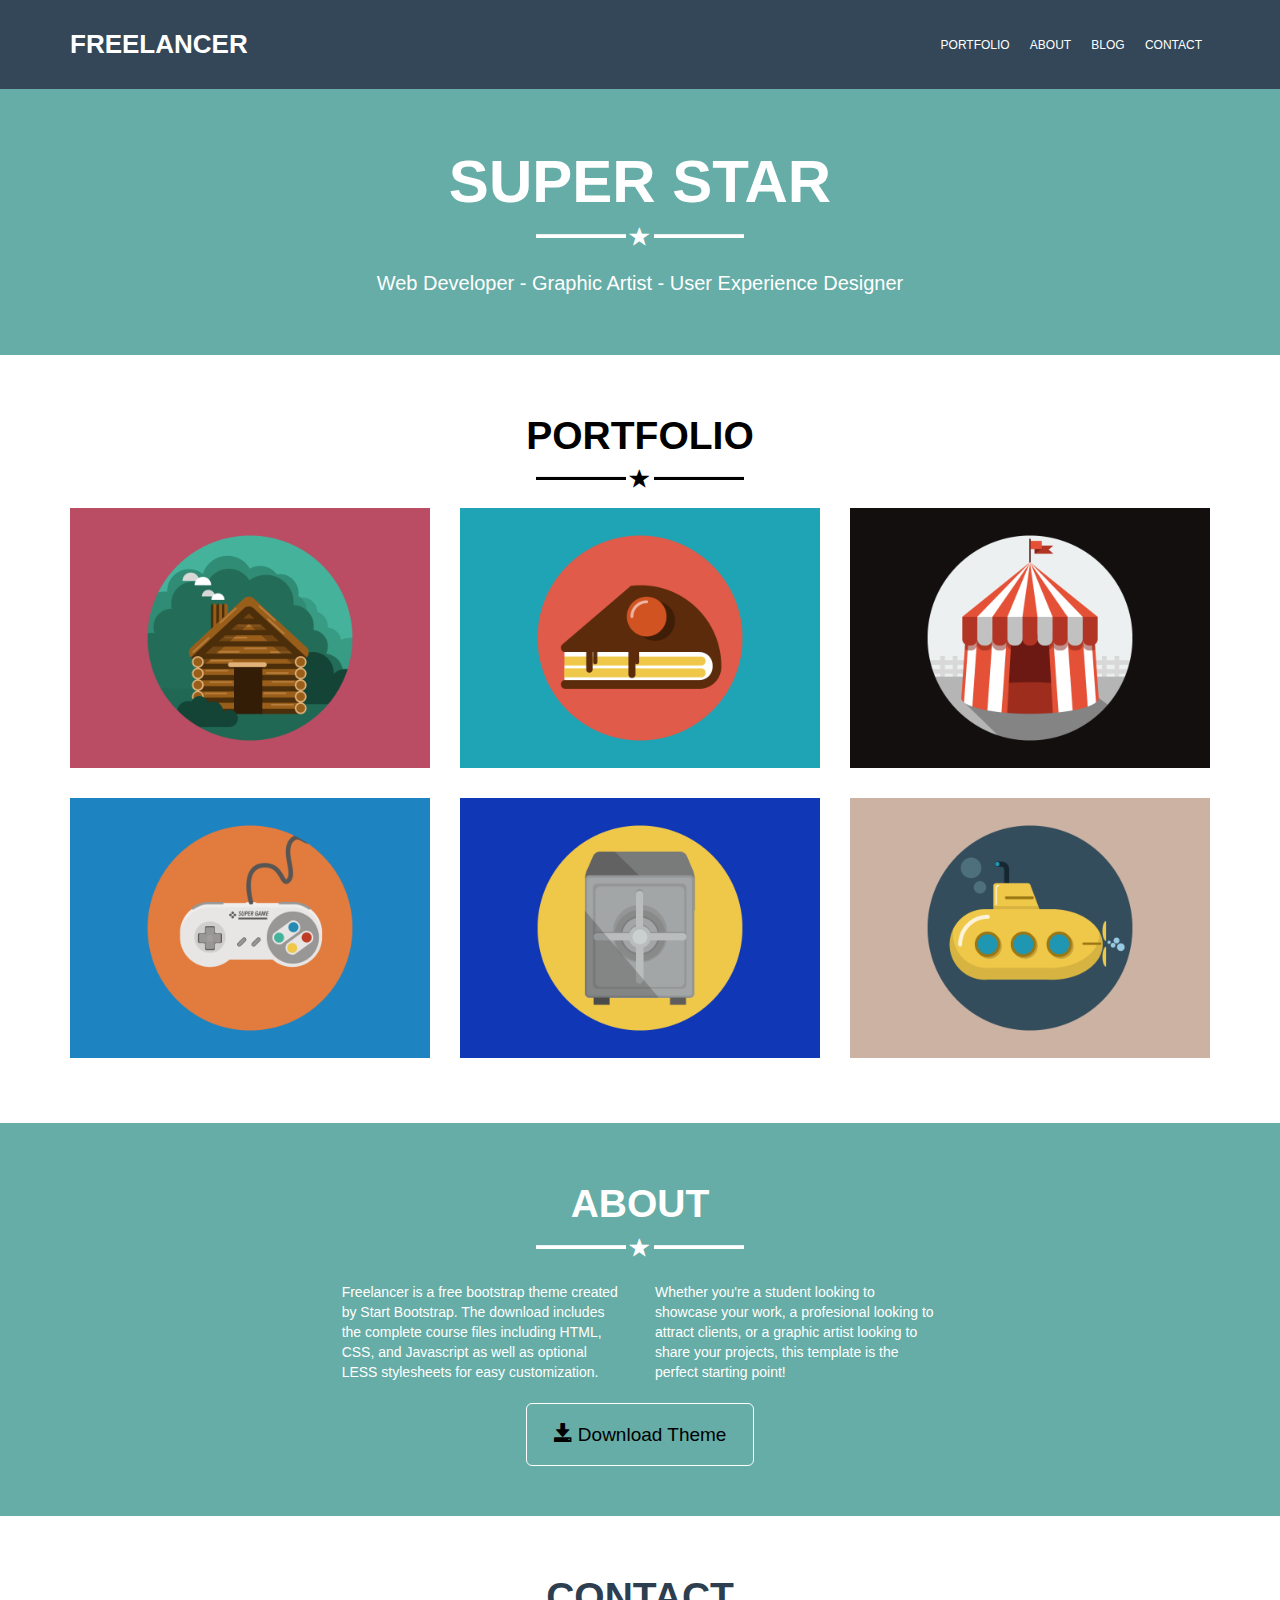
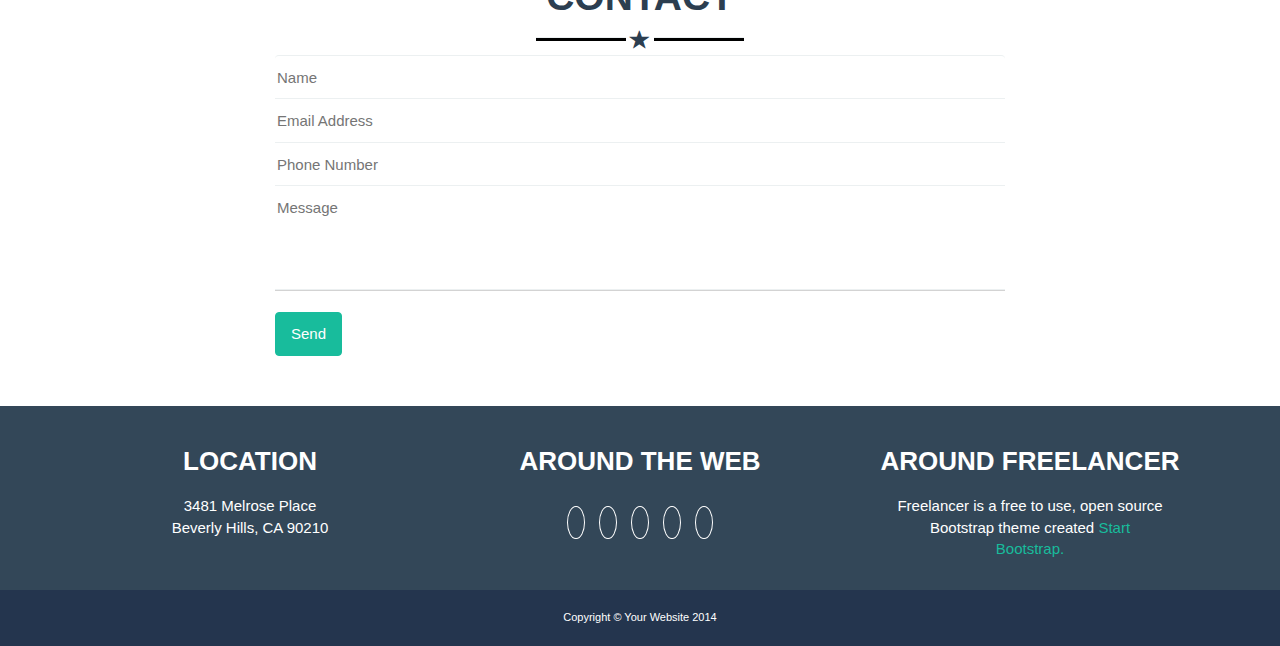
==== index.html @ 7f21db8e "Initial commit" ====
<!DOCTYPE html>
<html lang="en">
<head>
    <meta charset="utf-8">
    <meta http-equiv="X-UA-Compatible" content="IE=edge">
    <meta name="viewport" content="width=device-width, initial-scale=1">
    <meta name="description" content="">
    <meta name="author" content="">

    <title>Freelancer Super Star Theme</title>

    <link href="css/bootstrap.css" rel="stylesheet">
    <link href="css/freelancer.css" rel="stylesheet">

    <link href="font-awesome/css/font-awesome.min.css" rel="stylesheet" type="text/css">
    <link href="http://fonts.googleapis.com/css?family=Montserrat:400,700" rel="stylesheet" type="text/css">


    <!-- HTML5 Shim and Respond.js IE8 support of HTML5 elements and media queries -->
    <!-- WARNING: Respond.js doesn't work if you view the page via file:// -->
    <!--[if lt IE 9]>
        <script src="https://oss.maxcdn.com/libs/html5shiv/3.7.0/html5shiv.js"></script>
        <script src="https://oss.maxcdn.com/libs/respond.js/1.4.2/respond.min.js"></script>
    <![endif]-->

</head>

<body>
  <!-- header -->
  <div class="header">
    <div class="container">
      <h3 class="logo pull-left"><a href="index.html">FREELANCER</a></h3>
      <!-- menu -->
      <div class="pull-right">
        <ul class="menu">
          <li><a href="#portfolio">PORTFOLIO</a></li>
          <li><a href="about.html">ABOUT</a></li>
          <li><a href="blog.html">BLOG</a></li>
          <li><a href="#contact">CONTACT</a></li>
        </ul>
      </div><!--end menu-->
    </div>
  </div><!-- end header -->

  <!--banner-->
  <div class="banner text-center">
    <h1>SUPER STAR</h1>
    <div class="icon">
        <hr>
        <span class="glyphicon glyphicon-star" aria-hidden="true"></span>
        <hr>
    </div>
    <h3>Web Developer - Graphic Artist - User Experience Designer</h3>
  </div>

  <!-- portfolio -->
  <div id="portfolio">
    <div class="container">
      <h1  class="text-center">PORTFOLIO</h1>
      <div class="icon text-center">
          <hr>
          <span class="glyphicon glyphicon-star" aria-hidden="true"></span>
          <hr>
      </div>
    <div class="row">
      <div class="col-md-4"><img src="img/portfolio/cabin.png" alt=""></div>
      <div class="col-md-4"><img src="img/portfolio/cake.png" alt=""></div>
      <div class="col-md-4"><img src="img/portfolio/circus.png" alt=""></div>
    </div>
    <div class="row">
      <div class="col-md-4"><img src="img/portfolio/game.png" alt=""></div>
      <div class="col-md-4"><img src="img/portfolio/safe.png" alt=""></div>
      <div class="col-md-4"><img src="img/portfolio/submarine.png" alt=""></div>
    </div>
    </div>
  </div><!-- end portfolio -->

  <!-- about -->
  <div class="about text-center">
    <div class="container">
      <h1>ABOUT</h1>
      <div class="icon">
          <hr>
          <span class="glyphicon glyphicon-star" aria-hidden="true"></span>
          <hr>
      </div>
      <div class="row">
        <div class="col-md-4 col-md-offset-2">
          <p>Freelancer is a free bootstrap theme created by Start Bootstrap.
            The download includes the complete course files including HTML, CSS, and
            Javascript as well as optional LESS stylesheets for easy customization.
          </p>
        </div>
        <div class="col-md-4">
          <p>Whether you're a student looking to showcase your work, a profesional looking
            to attract clients, or a graphic artist looking to share your projects, this template
            is the perfect starting point!
          </p>
        </div>
      </div><!--end row -->
          </a href="http://getbootstrap.com/getting-started/">
            <button type="button" class="btn btn-default btn-lg"><span class="glyphicon glyphicon-save" aria-hidden="true"></span> Download Theme</button>
          </a>
    </div>
  </div><!-- end about -->

  <!-- contact -->
  <div id="contact" class="text-center">
    <div class="container">
      <h1>CONTACT</h1>
      <div class="icon">
          <hr>
          <span class="glyphicon glyphicon-star" aria-hidden="true"></span>
          <hr>
      </div>
      <div class="col-md-8 col-md-offset-2 text-left">
        <ul class="list-group">
          <li class="list-group-item">
              <input type="text" placeholder="Name" aria-describedby="basic-addon1">
          </li>
          <li class="list-group-item">
            <input type="text" placeholder="Email Address" aria-describedby="basic-addon1">
          </li>
          <li class="list-group-item">
            <input type="text" placeholder="Phone Number" aria-describedby="basic-addon1">
          </li>
          <li class="list-group-item">
            <input type="text" placeholder="Message" aria-describedby="basic-addon1">
          </li>
        </ul>
        <hr style="  border-bottom: 0.2px solid lightgray">
        <button type="button" class="btn btn-success">Send</button>
      </div>

    </div>
  </div><!--end contact-->

  <!-- footer -->
  <div class="footer">
    <div class="social text-center">
      <div class="container">

        <div class="row">
          <div class="col-md-4">
            <h3>LOCATION</h3>
            <p>
              3481 Melrose Place<br> Beverly Hills, CA 90210
            </p>
          </div>

          <div class="col-md-4">
            <h3>AROUND THE WEB</h3>
            <div class="icon">
                <img src="icomoon_5_icons/PNG/facebook.png" alt="">
            </div>
            <div class="icon">
                <img src="icomoon_5_icons/PNG/google-plus.png" alt="">
            </div>
            <div class="icon">
                <img src="icomoon_5_icons/PNG/twitter.png" alt="">
            </div>
            <div class="icon">
                <img src="icomoon_5_icons/PNG/linkedin2.png" alt="">
              </div>
              <div class="icon">
                <img src="icomoon_5_icons/PNG/dribbble.png" alt="">
            </div>
          </div>

          <div class="col-md-4">

            <h3>AROUND FREELANCER</h3>
            <p>
              Freelancer is a free to use, open source<br> Bootstrap theme created <body>
              <a href="http://getbootstrap.com/getting-started/">Start<br> Bootstrap.</a>
            </p>
          </div>
        </div><!--end row-->
      </div>
    </div><!--end social-->
    <div class="copyright text-center">
      Copyright © Your Website 2014
    </div>
  </div><!--end footer-->

    <script src="js/jquery.js"></script>
    <script src="js/bootstrap.min.js"></script>
    <script src="js/freelancer.js"></script>
</body>

</html>
---- css/freelancer.css ----
/*div{outline: 1px solid red;}*/
/* estilos comunes */

body{
  /*font-family: "Montserrat",sans-serif;*/
  font-family: "Lato", sans-serif;
}
img{
  max-width: 100%;
  height: auto !important;
  vertical-align: top;
}
ul li{
  list-style: none;
  display: inline-block;
}
a,a:hover{
  text-decoration: none;
  transition: all .5s;
}
h1,.logo{
  margin-top: 10px;
  font-weight: bold;
}

.banner,#portfolio,.about,#contact{
  padding: 50px 0;
}
/* header */
/*.logo{margin-top: 10px;}*/
.logo>a{color:inherit;}
.header,.social{
  background: rgba(51, 71, 88, 1);
  padding: 20px 0;
}
.header,.banner,.about, .footer{color: white;}
/* menu */
.menu{
  margin-top:10px;
}
.pull-right{margin-top: 3px;}

.menu li{
  padding: 0;
  transition: all .5s;
  font-size: 12px;
}
.menu li>a{
  padding: 12px 8px;
  width: 100%;
  color: white;
}
.menu li>a:hover{
  background: black;
  transform: scale(1.1);
}
/* banner */
.banner, .about{
  background: rgba(25, 132, 122, 0.67);
}
.banner h1{
  font-size: 60px;
}
.banner h3{ font-size: 20px;}
.icon hr{
  width: 80px;
  padding: 0 5px;
  margin-top: 0;
  margin-bottom: 8px;
  display: inline-block;
  border-bottom: 3px solid white;
}
.icon span{
  display: inline-block;
  font-size: 20px;
  padding-top:0;
}
/* portfolio */
#portfolio{
  color: black;
}
#portfolio hr,#contact hr{
  border-bottom: 3px solid black;
}
#portfolio .col-md-4{
  padding: 15px;
}
/* about */
.about {
  margin: 0 auto;
}
.about .row{
  margin: 20px 100px 0;
}
.about p{
  font-size: 14px;
  text-align: left;
}
.about button{
  color: black;
  margin-top: 10px;
  background: none;
  border-color: white;
}
/* contact */
.list-group li{
  border-left:none;
  border-right: none;
  border-bottom: none;
  padding-left: 0;
}
.list-group input{
  border: none;
}
.col-md-8>hr{
  margin-top: 60px;
}
#contact button{
  text-align: left;
  color:white;
  /*padding: 10px 15px;*/
}
/* footer */
.footer h3{
  font-weight: bold;
}

.footer .icon{
  border: 1px solid white;
  border-radius: 100%;
  padding: 2px 8px 8px 8px;
  margin: 20px 5px;
  display: inline-block;
}
.footer p{
  margin-top: 20px;
  font-weight: normal;
}

.footer .icon>img{
  padding: 0;
  vertical-align: middle;

}
.copyright{
  padding: 20px 0;
  font-size: 11px;
  background:rgba(36, 53, 78, 1);
}
/**ABOUT.html**/
.main-content{
  margin: 80px auto;
}
.main-content h4{ font-weight: bold}
.main-content .row{
  margin: 0 80px 50px 80px ;
}
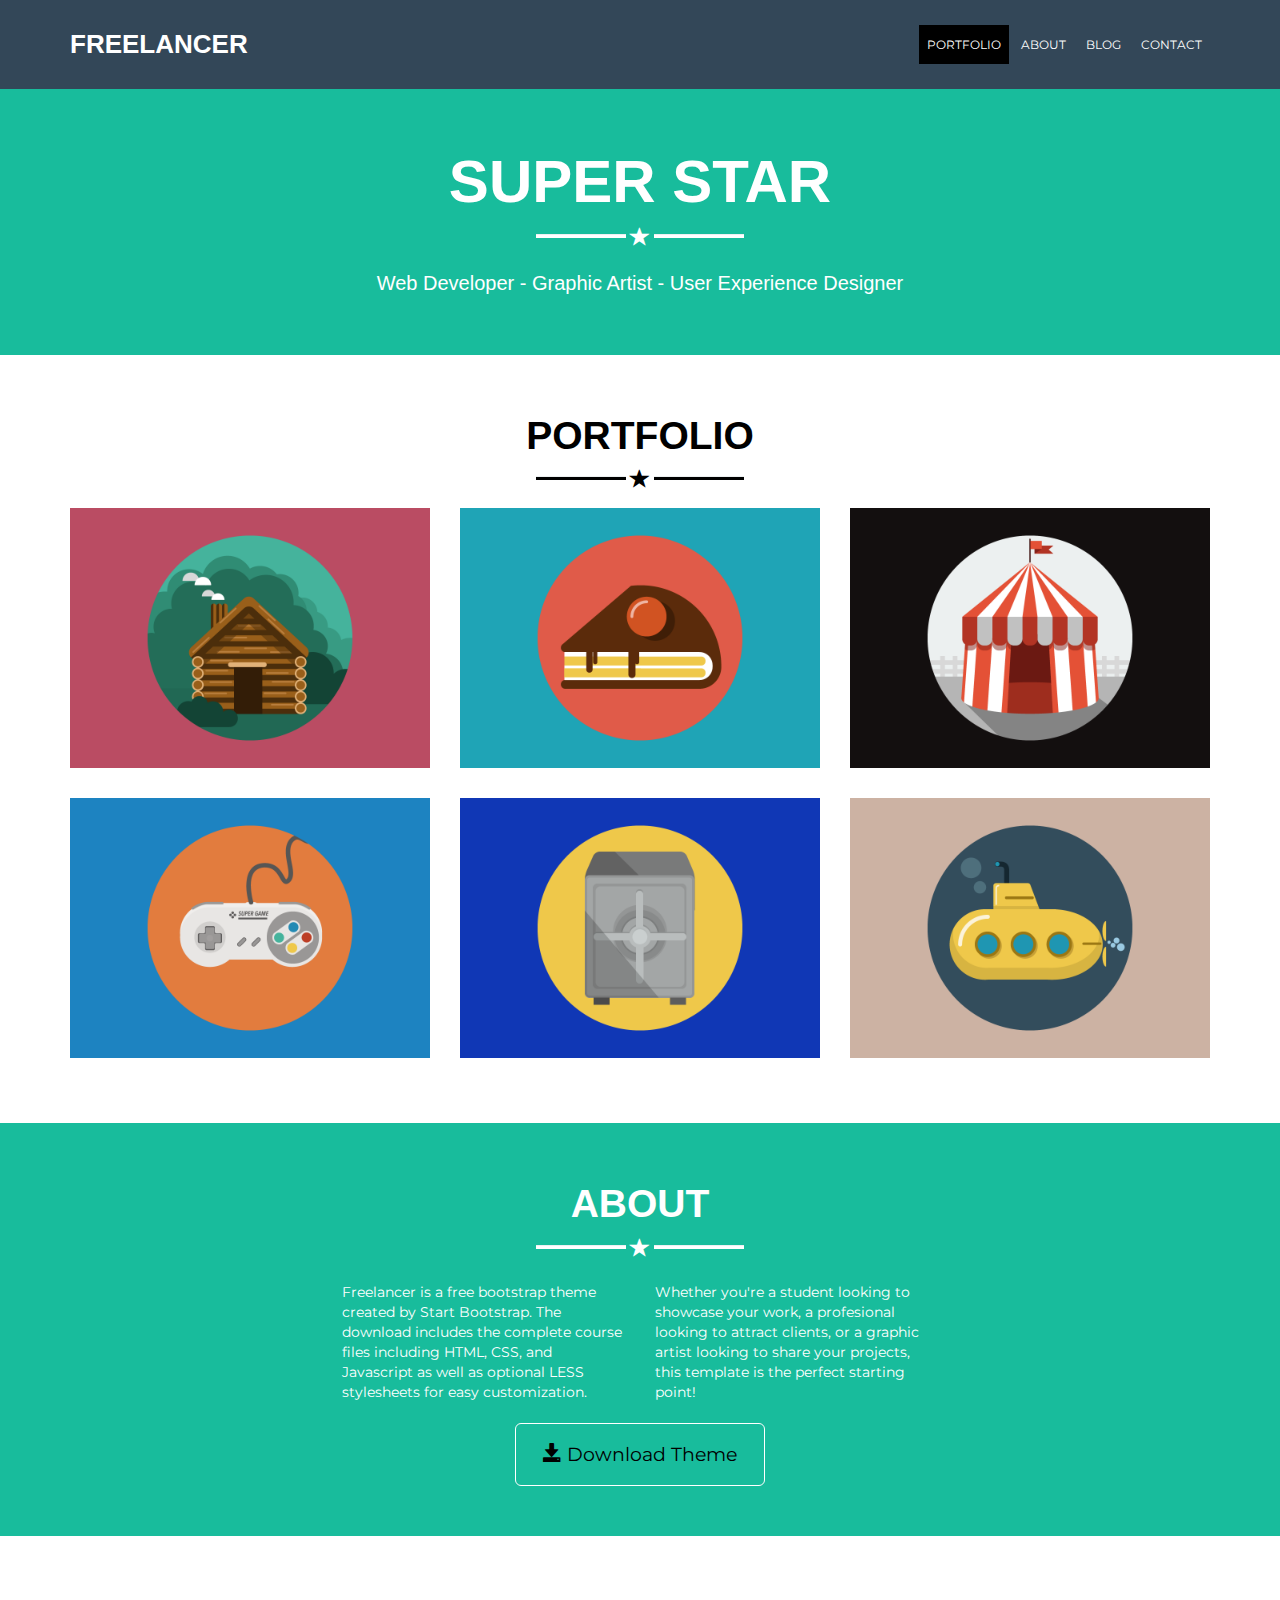
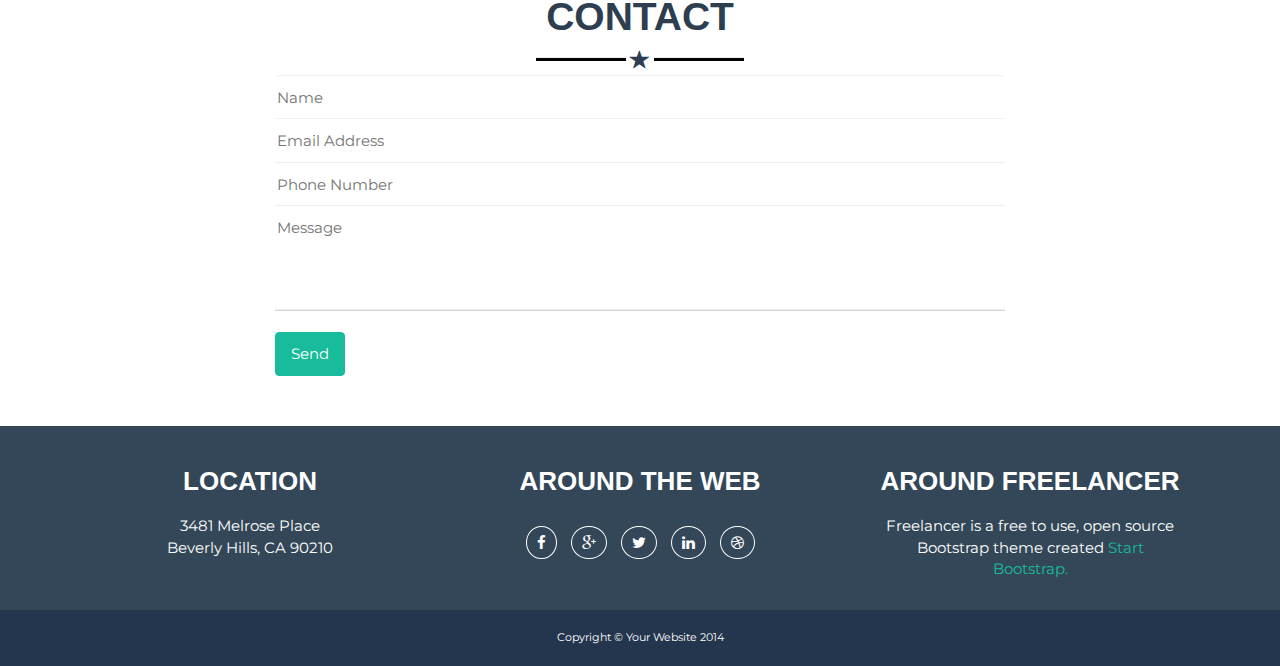
==== commit 15ba13c6: "avance2" ====
--- a/index.html
+++ b/index.html
@@ -31,9 +31,9 @@
     <div class="container">
       <h3 class="logo pull-left"><a href="index.html">FREELANCER</a></h3>
       <!-- menu -->
-      <div class="pull-right">
+      <div class="main-menu pull-right">
         <ul class="menu">
-          <li><a href="#portfolio">PORTFOLIO</a></li>
+          <li><a class="active" href="index.html">PORTFOLIO</a></li>
           <li><a href="about.html">ABOUT</a></li>
           <li><a href="blog.html">BLOG</a></li>
           <li><a href="#contact">CONTACT</a></li>
@@ -50,7 +50,8 @@
         <span class="glyphicon glyphicon-star" aria-hidden="true"></span>
         <hr>
     </div>
-    <h3>Web Developer - Graphic Artist - User Experience Designer</h3>
+    <h3 class="hidden-xs">Web Developer - Graphic Artist - User Experience Designer</h3>
+    <h3 class="visible-xs">Web Developer <br> Graphic Artist <br> User Experience Designer</h3>
   </div>
 
   <!-- portfolio -->
@@ -63,14 +64,26 @@
           <hr>
       </div>
     <div class="row">
-      <div class="col-md-4"><img src="img/portfolio/cabin.png" alt=""></div>
-      <div class="col-md-4"><img src="img/portfolio/cake.png" alt=""></div>
-      <div class="col-md-4"><img src="img/portfolio/circus.png" alt=""></div>
-    </div>
-    <div class="row">
-      <div class="col-md-4"><img src="img/portfolio/game.png" alt=""></div>
-      <div class="col-md-4"><img src="img/portfolio/safe.png" alt=""></div>
-      <div class="col-md-4"><img src="img/portfolio/submarine.png" alt=""></div>
+      <div class="col-md-4 col-sm-6">
+          <img src="img/portfolio/cabin.png" alt="">
+      </div>
+      <div class="col-md-4 col-sm-6">
+          <img src="img/portfolio/cake.png" alt="">
+      </div>
+      <div class="col-md-4 col-sm-6">
+          <img src="img/portfolio/circus.png" alt="">
+      </div>
+    <!--</div>
+    <div class="row">-->
+      <div class="col-md-4 col-sm-6">
+          <img src="img/portfolio/game.png" alt="">
+      </div>
+      <div class="col-md-4 col-sm-6">
+          <img src="img/portfolio/safe.png" alt="">
+      </div>
+      <div class="col-md-4 col-sm-6">
+          <img src="img/portfolio/submarine.png" alt="">
+      </div>
     </div>
     </div>
   </div><!-- end portfolio -->
@@ -98,7 +111,7 @@
           </p>
         </div>
       </div><!--end row -->
-          </a href="http://getbootstrap.com/getting-started/">
+          <a href="http://getbootstrap.com/getting-started/" target="_blank">
             <button type="button" class="btn btn-default btn-lg"><span class="glyphicon glyphicon-save" aria-hidden="true"></span> Download Theme</button>
           </a>
     </div>
@@ -151,19 +164,20 @@
           <div class="col-md-4">
             <h3>AROUND THE WEB</h3>
             <div class="icon">
-                <img src="icomoon_5_icons/PNG/facebook.png" alt="">
-            </div>
-            <div class="icon">
-                <img src="icomoon_5_icons/PNG/google-plus.png" alt="">
-            </div>
-            <div class="icon">
-                <img src="icomoon_5_icons/PNG/twitter.png" alt="">
-            </div>
-            <div class="icon">
-                <img src="icomoon_5_icons/PNG/linkedin2.png" alt="">
+                <i class="fa fa-facebook"></i>
+            </div>
+            <div class="icon">
+                <i class="fa fa-google-plus"></i>
+            </div>
+            <div class="icon">
+                
+                <i class="fa fa-twitter"></i>
+            </div>
+            <div class="icon">
+                <i class="fa fa-linkedin"></i>
               </div>
               <div class="icon">
-                <img src="icomoon_5_icons/PNG/dribbble.png" alt="">
+                <i class="fa fa-dribbble"></i>
             </div>
           </div>
 
@@ -172,7 +186,7 @@
             <h3>AROUND FREELANCER</h3>
             <p>
               Freelancer is a free to use, open source<br> Bootstrap theme created <body>
-              <a href="http://getbootstrap.com/getting-started/">Start<br> Bootstrap.</a>
+              <a href="http://getbootstrap.com/getting-started/" target="_blank">Start<br> Bootstrap.</a>
             </p>
           </div>
         </div><!--end row-->
--- a/css/freelancer.css
+++ b/css/freelancer.css
@@ -2,8 +2,8 @@
 /* estilos comunes */
 
 body{
-  /*font-family: "Montserrat",sans-serif;*/
-  font-family: "Lato", sans-serif;
+  font-family: "Montserrat",sans-serif;
+  /*font-family: "Lato", sans-serif;*/
 }
 img{
   max-width: 100%;
@@ -34,7 +34,7 @@
   padding: 20px 0;
 }
 .header,.banner,.about, .footer{color: white;}
-/* menu */
+/*** menu ****/
 .menu{
   margin-top:10px;
 }
@@ -49,14 +49,15 @@
   padding: 12px 8px;
   width: 100%;
   color: white;
+  transition: all 1s ease;
 }
-.menu li>a:hover{
+.menu li>a:hover,.active{
   background: black;
-  transform: scale(1.1);
+  transform: scale(1.2);
 }
 /* banner */
 .banner, .about{
-  background: rgba(25, 132, 122, 0.67);
+  background:#18BC9C;
 }
 .banner h1{
   font-size: 60px;
@@ -128,7 +129,7 @@
 .footer .icon{
   border: 1px solid white;
   border-radius: 100%;
-  padding: 2px 8px 8px 8px;
+  padding: 5px 10px;
   margin: 20px 5px;
   display: inline-block;
 }
@@ -137,9 +138,9 @@
   font-weight: normal;
 }
 
-.footer .icon>img{
+.footer .icon>i{
   padding: 0;
-  vertical-align: middle;
+  /*vertical-align: middle;*/
 
 }
 .copyright{
@@ -147,7 +148,7 @@
   font-size: 11px;
   background:rgba(36, 53, 78, 1);
 }
-/**ABOUT.html**/
+/**====ABOUT.html===**/
 .main-content{
   margin: 80px auto;
 }
@@ -155,3 +156,41 @@
 .main-content .row{
   margin: 0 80px 50px 80px ;
 }
+
+/**====BLOG.html===**/
+.row.r-blog{
+    
+    margin: 5% 10%;
+}
+.r-blog h1{
+    color: #18BC9C;
+    text-transform: uppercase;
+    font-size: 700;
+    font-family: 'Lato',sans-serif;
+}
+.r-blog .col-md-12{
+    margin-bottom: 5%;
+}
+.r-blog p{
+    line-height: 1.5;
+}
+
+
+/*=========MEDIA QUERIES============*/
+
+@media (max-width:619px){
+    .main-menu{
+        width: 100%;
+        float: left !important;
+    }
+    .menu{
+        padding-left: 10px;
+    }
+    .logo{ width: 100%; text-align: center}
+    .banner h1{
+        font-size: 40px;
+    }
+    .banner h3{
+        line-height: 1.5;
+    }
+}